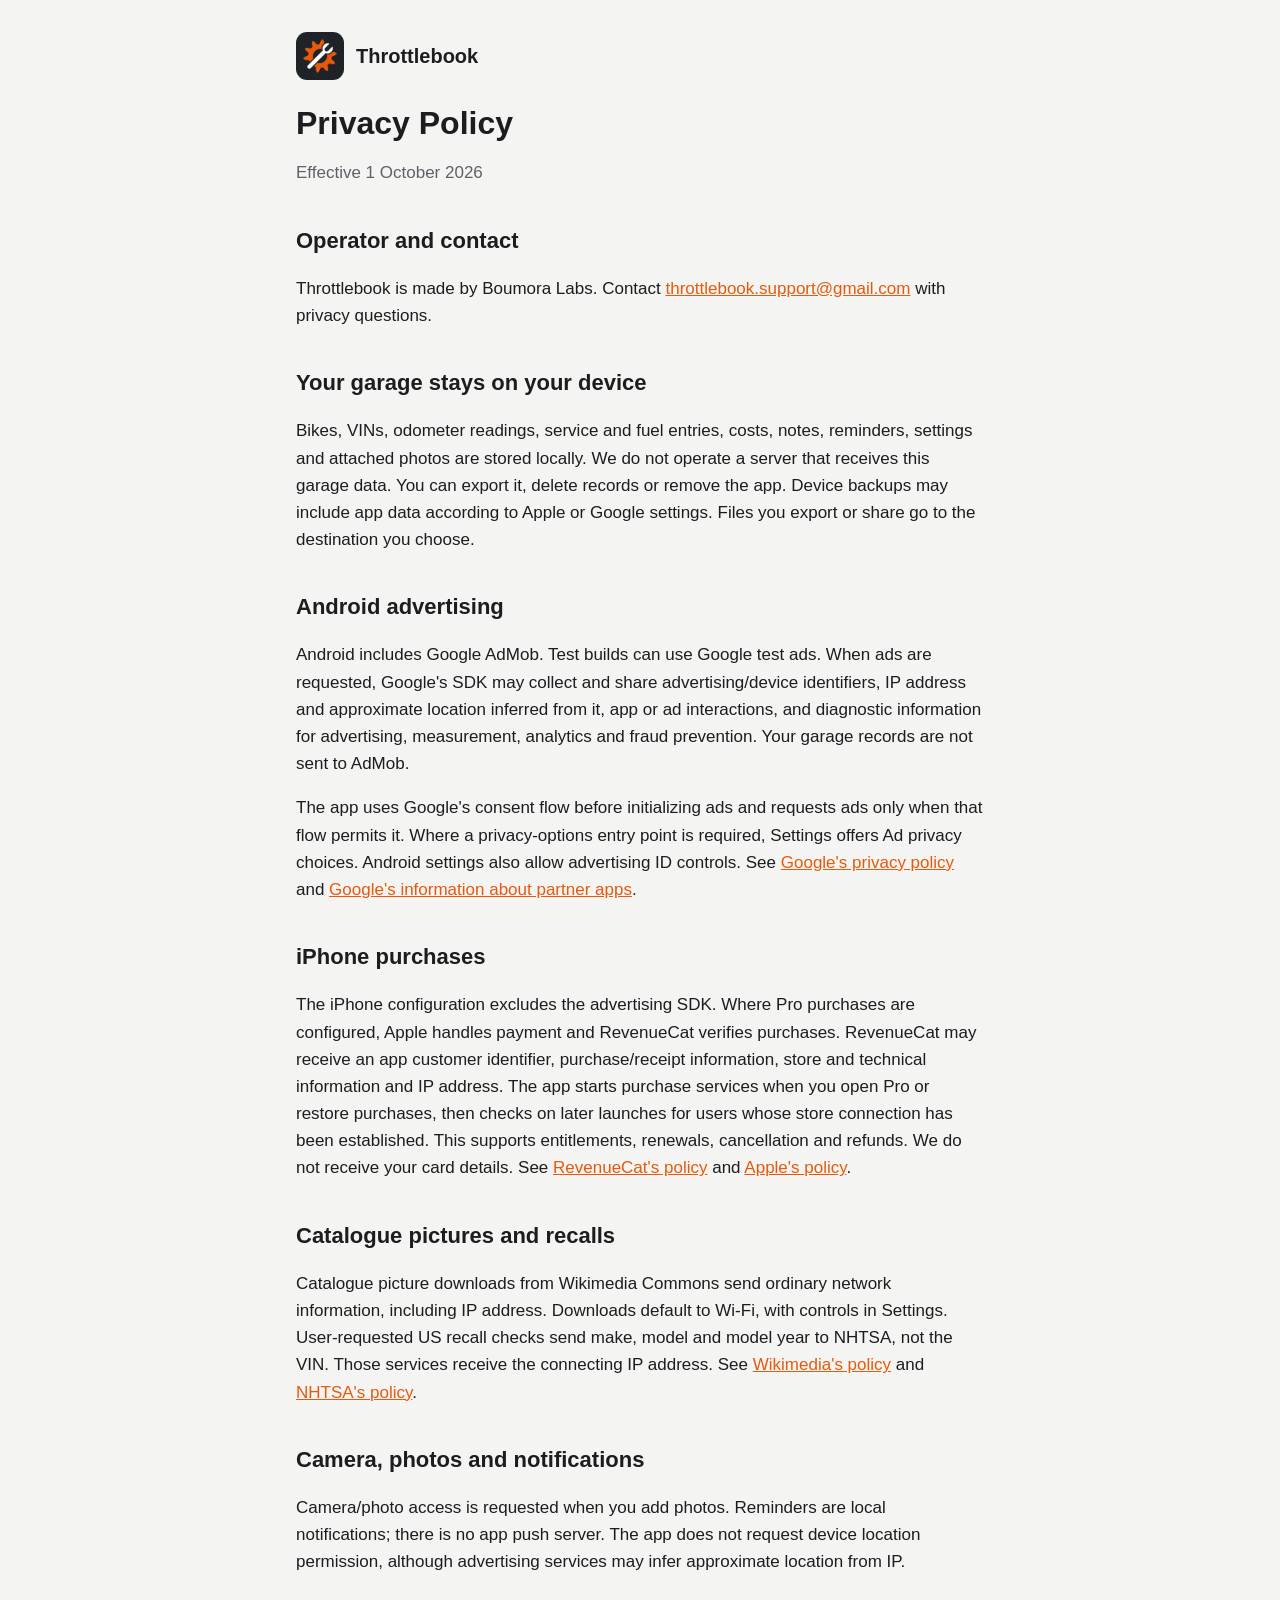
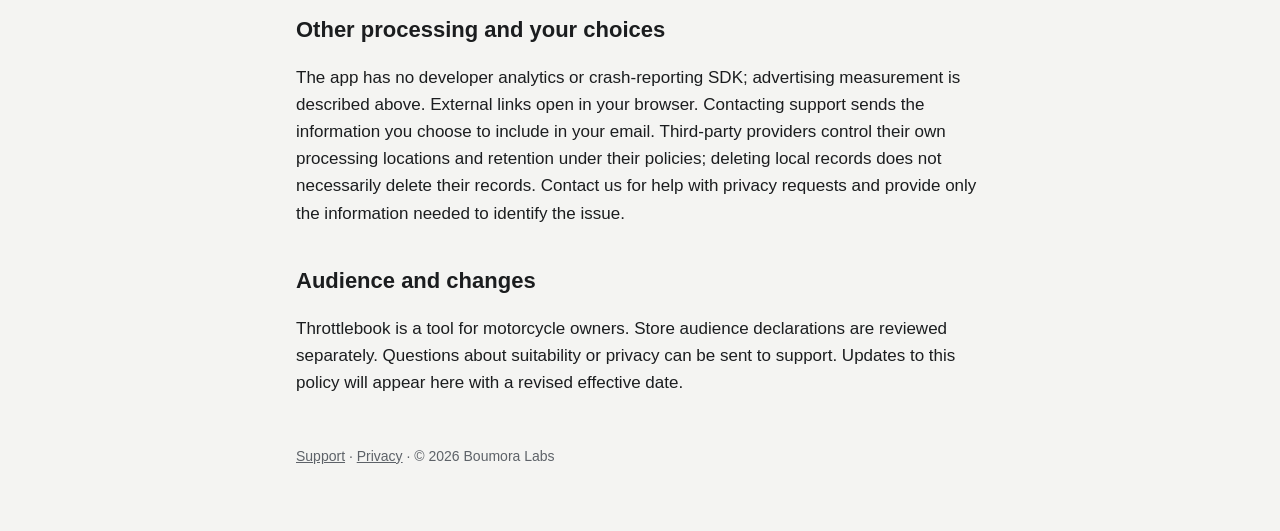
==== privacy.html @ a49132d8 "Publish Throttlebook support and privacy pages" ====
<!doctype html>
<html lang="en"><head><meta charset="utf-8"><meta name="viewport" content="width=device-width, initial-scale=1"><title>Privacy policy · Throttlebook</title><link rel="stylesheet" href="style.css"><link rel="icon" href="icon.png"></head><body><main><header class="site"><img src="icon.png" alt=""><a href="./">Throttlebook</a></header><h1>Privacy Policy</h1><p class="muted">Effective 1 October 2026</p><h2>Operator and contact</h2><p>Throttlebook is made by Boumora Labs. Contact <a href="mailto:throttlebook.support@gmail.com">throttlebook.support@gmail.com</a> with privacy questions.</p><h2>Your garage stays on your device</h2><p>Bikes, VINs, odometer readings, service and fuel entries, costs, notes, reminders, settings and attached photos are stored locally. We do not operate a server that receives this garage data. You can export it, delete records or remove the app. Device backups may include app data according to Apple or Google settings. Files you export or share go to the destination you choose.</p><h2>Android advertising</h2><p>Android includes Google AdMob. Test builds can use Google test ads. When ads are requested, Google's SDK may collect and share advertising/device identifiers, IP address and approximate location inferred from it, app or ad interactions, and diagnostic information for advertising, measurement, analytics and fraud prevention. Your garage records are not sent to AdMob.</p><p>The app uses Google's consent flow before initializing ads and requests ads only when that flow permits it. Where a privacy-options entry point is required, Settings offers Ad privacy choices. Android settings also allow advertising ID controls. See <a href="https://policies.google.com/privacy">Google's privacy policy</a> and <a href="https://policies.google.com/technologies/partner-sites">Google's information about partner apps</a>.</p><h2>iPhone purchases</h2><p>The iPhone configuration excludes the advertising SDK. Where Pro purchases are configured, Apple handles payment and RevenueCat verifies purchases. RevenueCat may receive an app customer identifier, purchase/receipt information, store and technical information and IP address. The app starts purchase services when you open Pro or restore purchases, then checks on later launches for users whose store connection has been established. This supports entitlements, renewals, cancellation and refunds. We do not receive your card details. See <a href="https://www.revenuecat.com/privacy">RevenueCat's policy</a> and <a href="https://www.apple.com/legal/privacy/">Apple's policy</a>.</p><h2>Catalogue pictures and recalls</h2><p>Catalogue picture downloads from Wikimedia Commons send ordinary network information, including IP address. Downloads default to Wi-Fi, with controls in Settings. User-requested US recall checks send make, model and model year to NHTSA, not the VIN. Those services receive the connecting IP address. See <a href="https://foundation.wikimedia.org/wiki/Policy:Privacy_policy">Wikimedia's policy</a> and <a href="https://www.nhtsa.gov/about-nhtsa/privacy-policy">NHTSA's policy</a>.</p><h2>Camera, photos and notifications</h2><p>Camera/photo access is requested when you add photos. Reminders are local notifications; there is no app push server. The app does not request device location permission, although advertising services may infer approximate location from IP.</p><h2>Other processing and your choices</h2><p>The app has no developer analytics or crash-reporting SDK; advertising measurement is described above. External links open in your browser. Contacting support sends the information you choose to include in your email. Third-party providers control their own processing locations and retention under their policies; deleting local records does not necessarily delete their records. Contact us for help with privacy requests and provide only the information needed to identify the issue.</p><h2>Audience and changes</h2><p>Throttlebook is a tool for motorcycle owners. Store audience declarations are reviewed separately. Questions about suitability or privacy can be sent to support. Updates to this policy will appear here with a revised effective date.</p><footer><a href="./#support">Support</a> · <a href="privacy.html">Privacy</a> · © 2026 Boumora Labs</footer></main></body></html>
---- style.css ----
:root {
  --bg: #f4f4f2;
  --card: #ffffff;
  --text: #1b1d1f;
  --muted: #5d6268;
  --border: #e1e1dd;
  --accent: #e8590c;
}
@media (prefers-color-scheme: dark) {
  :root {
    --bg: #121314;
    --card: #1d1f21;
    --text: #f1f1ef;
    --muted: #a3a8ad;
    --border: #2c2f32;
    --accent: #ff7a2e;
  }
}
* { box-sizing: border-box; }
body {
  margin: 0;
  background: var(--bg);
  color: var(--text);
  font: 17px/1.6 -apple-system, BlinkMacSystemFont, "Segoe UI", Roboto, Helvetica, Arial, sans-serif;
}
main { max-width: 720px; margin: 0 auto; padding: 32px 16px 64px; }
header.site { display: flex; align-items: center; gap: 12px; margin-bottom: 24px; }
header.site img { width: 48px; height: 48px; border-radius: 11px; }
header.site a { color: var(--text); text-decoration: none; font-weight: 700; font-size: 20px; }
h1 { font-size: 32px; line-height: 1.2; margin: 0 0 8px; }
h2 { font-size: 22px; margin: 36px 0 8px; }
h3 { font-size: 18px; margin: 24px 0 4px; }
p, li { color: var(--text); }
.muted { color: var(--muted); }
a { color: var(--accent); }
.card { background: var(--card); border: 1px solid var(--border); border-radius: 12px; padding: 16px 20px; margin: 16px 0; }
.card ul { margin: 0; padding-left: 20px; }
.plans { display: grid; grid-template-columns: repeat(auto-fit, minmax(200px, 1fr)); gap: 12px; }
.plans .card { margin: 0; }
.price { font-size: 22px; font-weight: 700; }
.todo { background: #fff3bf; color: #5c3c00; padding: 0 4px; border-radius: 4px; }
footer { margin-top: 48px; font-size: 14px; color: var(--muted); }
footer a { color: var(--muted); }
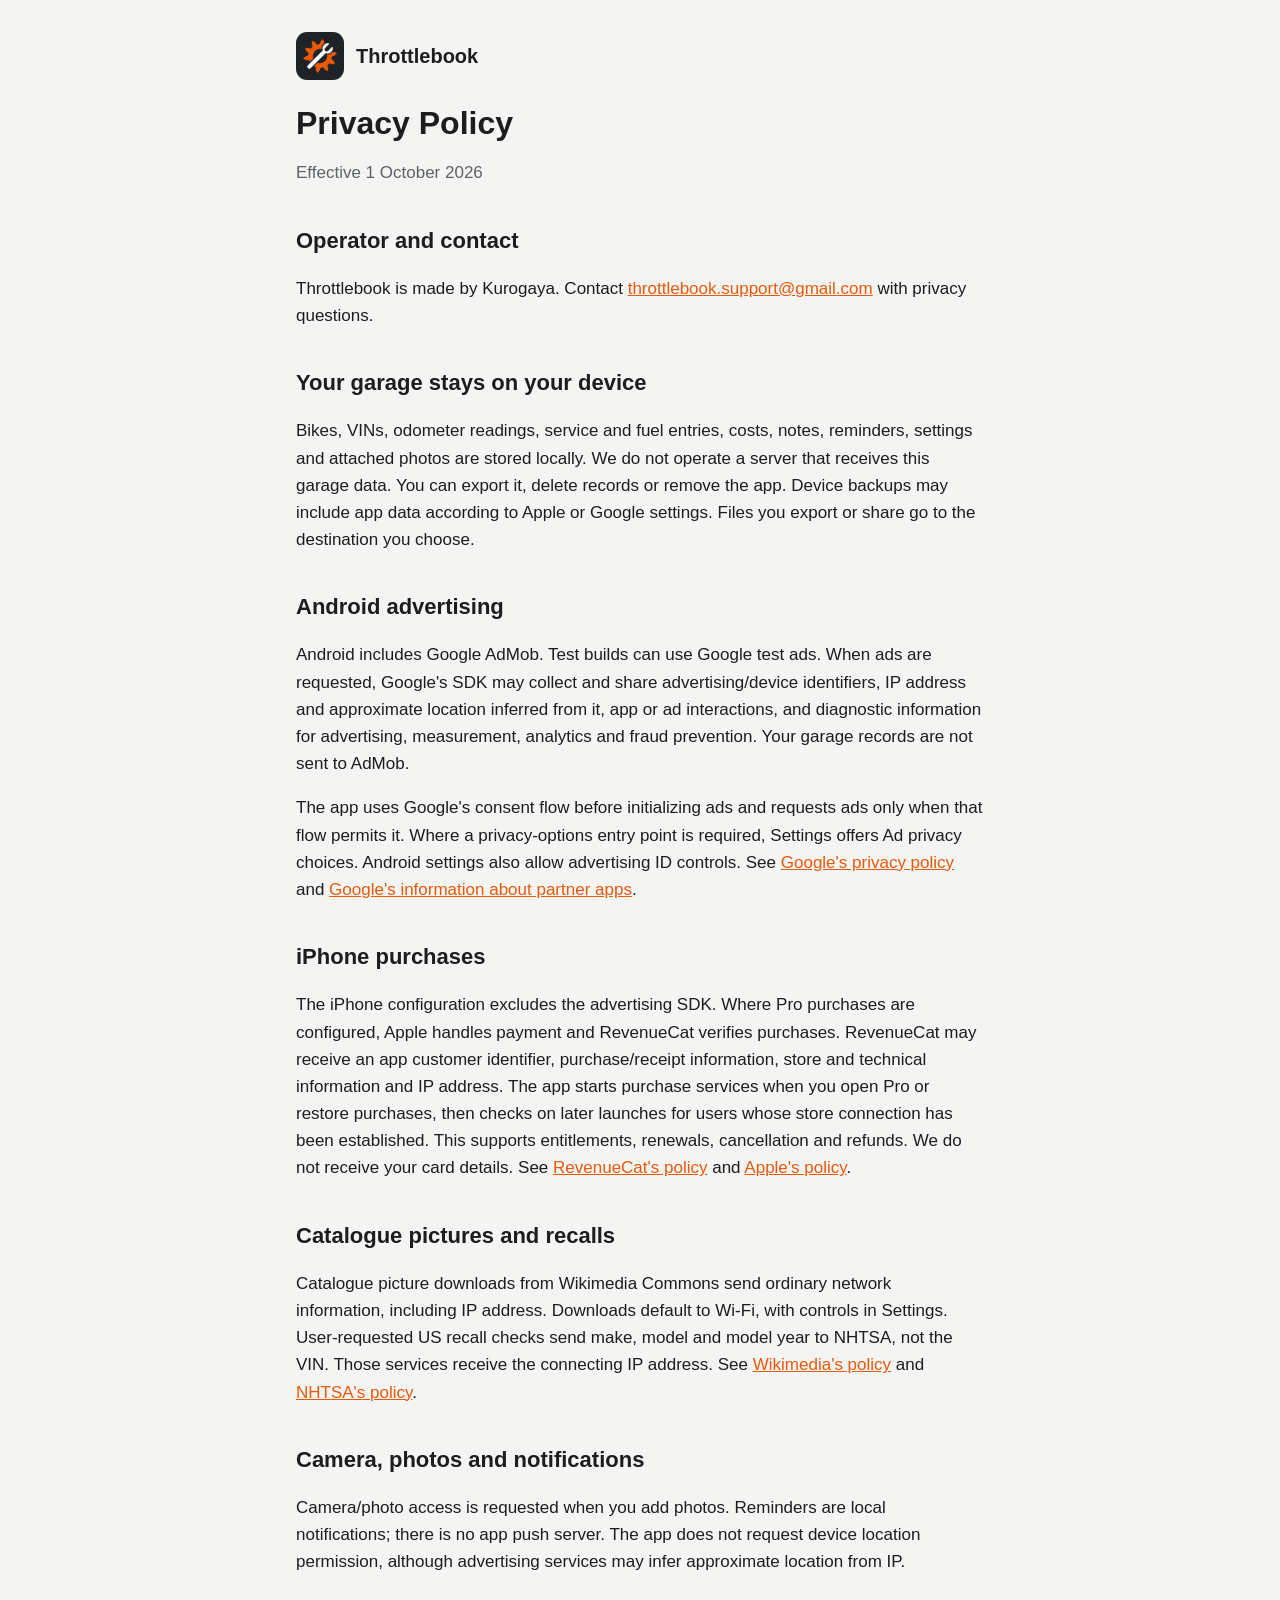
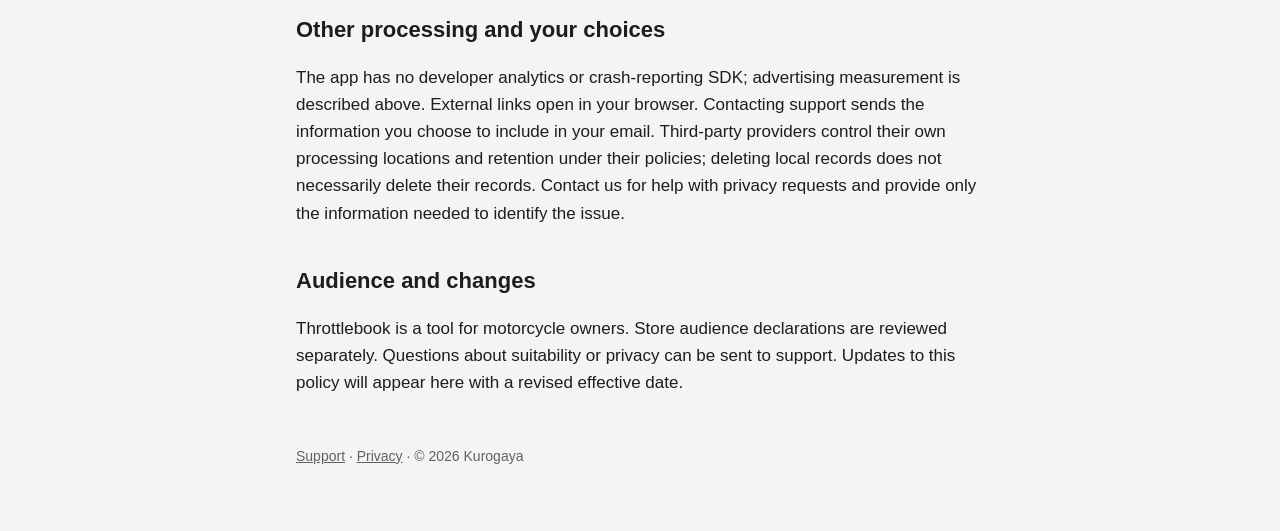
==== commit 85ea59d4: "Use Kurogaya as the developer name The Play app now lives on the Kurogaya developer account, so the " ====
--- a/privacy.html
+++ b/privacy.html
@@ -1,3 +1,3 @@
 <!doctype html>
-<html lang="en"><head><meta charset="utf-8"><meta name="viewport" content="width=device-width, initial-scale=1"><title>Privacy policy · Throttlebook</title><link rel="stylesheet" href="style.css"><link rel="icon" href="icon.png"></head><body><main><header class="site"><img src="icon.png" alt=""><a href="./">Throttlebook</a></header><h1>Privacy Policy</h1><p class="muted">Effective 1 October 2026</p><h2>Operator and contact</h2><p>Throttlebook is made by Boumora Labs. Contact <a href="mailto:throttlebook.support@gmail.com">throttlebook.support@gmail.com</a> with privacy questions.</p><h2>Your garage stays on your device</h2><p>Bikes, VINs, odometer readings, service and fuel entries, costs, notes, reminders, settings and attached photos are stored locally. We do not operate a server that receives this garage data. You can export it, delete records or remove the app. Device backups may include app data according to Apple or Google settings. Files you export or share go to the destination you choose.</p><h2>Android advertising</h2><p>Android includes Google AdMob. Test builds can use Google test ads. When ads are requested, Google's SDK may collect and share advertising/device identifiers, IP address and approximate location inferred from it, app or ad interactions, and diagnostic information for advertising, measurement, analytics and fraud prevention. Your garage records are not sent to AdMob.</p><p>The app uses Google's consent flow before initializing ads and requests ads only when that flow permits it. Where a privacy-options entry point is required, Settings offers Ad privacy choices. Android settings also allow advertising ID controls. See <a href="https://policies.google.com/privacy">Google's privacy policy</a> and <a href="https://policies.google.com/technologies/partner-sites">Google's information about partner apps</a>.</p><h2>iPhone purchases</h2><p>The iPhone configuration excludes the advertising SDK. Where Pro purchases are configured, Apple handles payment and RevenueCat verifies purchases. RevenueCat may receive an app customer identifier, purchase/receipt information, store and technical information and IP address. The app starts purchase services when you open Pro or restore purchases, then checks on later launches for users whose store connection has been established. This supports entitlements, renewals, cancellation and refunds. We do not receive your card details. See <a href="https://www.revenuecat.com/privacy">RevenueCat's policy</a> and <a href="https://www.apple.com/legal/privacy/">Apple's policy</a>.</p><h2>Catalogue pictures and recalls</h2><p>Catalogue picture downloads from Wikimedia Commons send ordinary network information, including IP address. Downloads default to Wi-Fi, with controls in Settings. User-requested US recall checks send make, model and model year to NHTSA, not the VIN. Those services receive the connecting IP address. See <a href="https://foundation.wikimedia.org/wiki/Policy:Privacy_policy">Wikimedia's policy</a> and <a href="https://www.nhtsa.gov/about-nhtsa/privacy-policy">NHTSA's policy</a>.</p><h2>Camera, photos and notifications</h2><p>Camera/photo access is requested when you add photos. Reminders are local notifications; there is no app push server. The app does not request device location permission, although advertising services may infer approximate location from IP.</p><h2>Other processing and your choices</h2><p>The app has no developer analytics or crash-reporting SDK; advertising measurement is described above. External links open in your browser. Contacting support sends the information you choose to include in your email. Third-party providers control their own processing locations and retention under their policies; deleting local records does not necessarily delete their records. Contact us for help with privacy requests and provide only the information needed to identify the issue.</p><h2>Audience and changes</h2><p>Throttlebook is a tool for motorcycle owners. Store audience declarations are reviewed separately. Questions about suitability or privacy can be sent to support. Updates to this policy will appear here with a revised effective date.</p><footer><a href="./#support">Support</a> · <a href="privacy.html">Privacy</a> · © 2026 Boumora Labs</footer></main></body></html>
+<html lang="en"><head><meta charset="utf-8"><meta name="viewport" content="width=device-width, initial-scale=1"><title>Privacy policy · Throttlebook</title><link rel="stylesheet" href="style.css"><link rel="icon" href="icon.png"></head><body><main><header class="site"><img src="icon.png" alt=""><a href="./">Throttlebook</a></header><h1>Privacy Policy</h1><p class="muted">Effective 1 October 2026</p><h2>Operator and contact</h2><p>Throttlebook is made by Kurogaya. Contact <a href="mailto:throttlebook.support@gmail.com">throttlebook.support@gmail.com</a> with privacy questions.</p><h2>Your garage stays on your device</h2><p>Bikes, VINs, odometer readings, service and fuel entries, costs, notes, reminders, settings and attached photos are stored locally. We do not operate a server that receives this garage data. You can export it, delete records or remove the app. Device backups may include app data according to Apple or Google settings. Files you export or share go to the destination you choose.</p><h2>Android advertising</h2><p>Android includes Google AdMob. Test builds can use Google test ads. When ads are requested, Google's SDK may collect and share advertising/device identifiers, IP address and approximate location inferred from it, app or ad interactions, and diagnostic information for advertising, measurement, analytics and fraud prevention. Your garage records are not sent to AdMob.</p><p>The app uses Google's consent flow before initializing ads and requests ads only when that flow permits it. Where a privacy-options entry point is required, Settings offers Ad privacy choices. Android settings also allow advertising ID controls. See <a href="https://policies.google.com/privacy">Google's privacy policy</a> and <a href="https://policies.google.com/technologies/partner-sites">Google's information about partner apps</a>.</p><h2>iPhone purchases</h2><p>The iPhone configuration excludes the advertising SDK. Where Pro purchases are configured, Apple handles payment and RevenueCat verifies purchases. RevenueCat may receive an app customer identifier, purchase/receipt information, store and technical information and IP address. The app starts purchase services when you open Pro or restore purchases, then checks on later launches for users whose store connection has been established. This supports entitlements, renewals, cancellation and refunds. We do not receive your card details. See <a href="https://www.revenuecat.com/privacy">RevenueCat's policy</a> and <a href="https://www.apple.com/legal/privacy/">Apple's policy</a>.</p><h2>Catalogue pictures and recalls</h2><p>Catalogue picture downloads from Wikimedia Commons send ordinary network information, including IP address. Downloads default to Wi-Fi, with controls in Settings. User-requested US recall checks send make, model and model year to NHTSA, not the VIN. Those services receive the connecting IP address. See <a href="https://foundation.wikimedia.org/wiki/Policy:Privacy_policy">Wikimedia's policy</a> and <a href="https://www.nhtsa.gov/about-nhtsa/privacy-policy">NHTSA's policy</a>.</p><h2>Camera, photos and notifications</h2><p>Camera/photo access is requested when you add photos. Reminders are local notifications; there is no app push server. The app does not request device location permission, although advertising services may infer approximate location from IP.</p><h2>Other processing and your choices</h2><p>The app has no developer analytics or crash-reporting SDK; advertising measurement is described above. External links open in your browser. Contacting support sends the information you choose to include in your email. Third-party providers control their own processing locations and retention under their policies; deleting local records does not necessarily delete their records. Contact us for help with privacy requests and provide only the information needed to identify the issue.</p><h2>Audience and changes</h2><p>Throttlebook is a tool for motorcycle owners. Store audience declarations are reviewed separately. Questions about suitability or privacy can be sent to support. Updates to this policy will appear here with a revised effective date.</p><footer><a href="./#support">Support</a> · <a href="privacy.html">Privacy</a> · © 2026 Kurogaya</footer></main></body></html>
 
